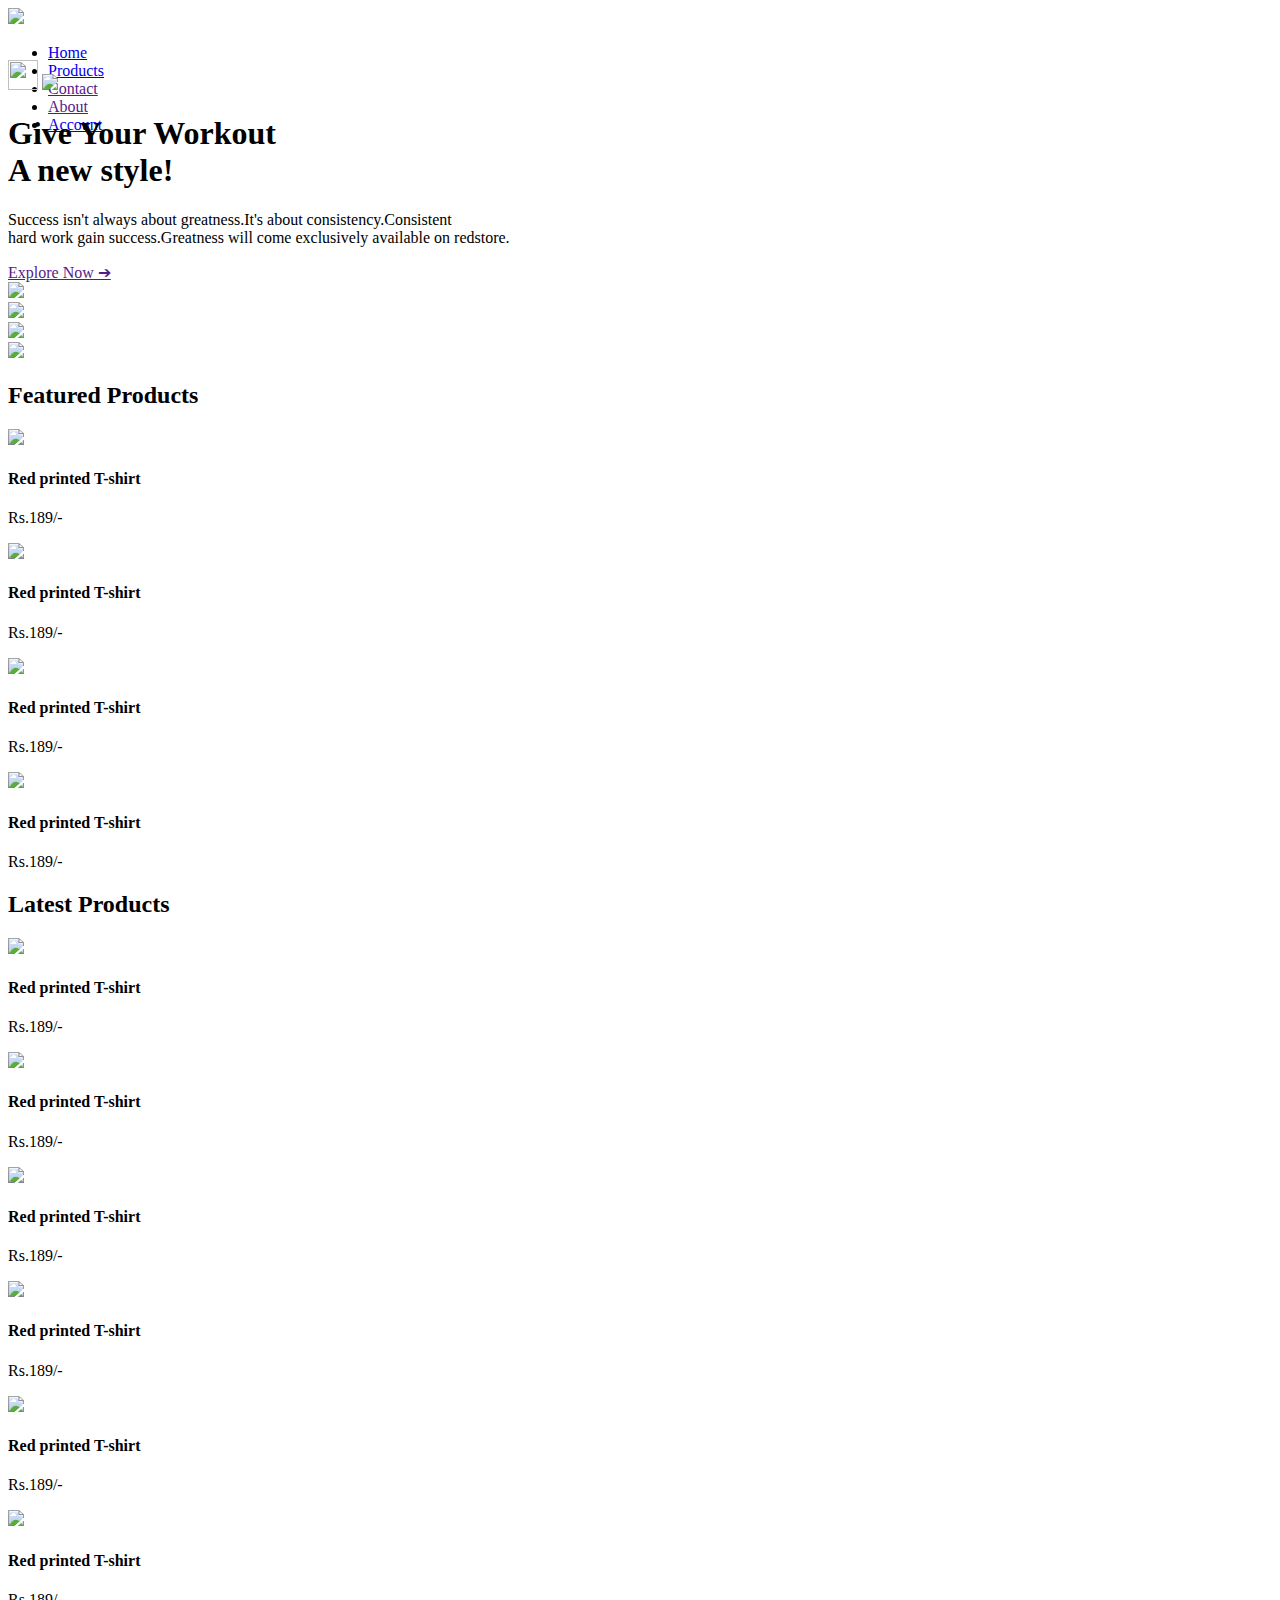
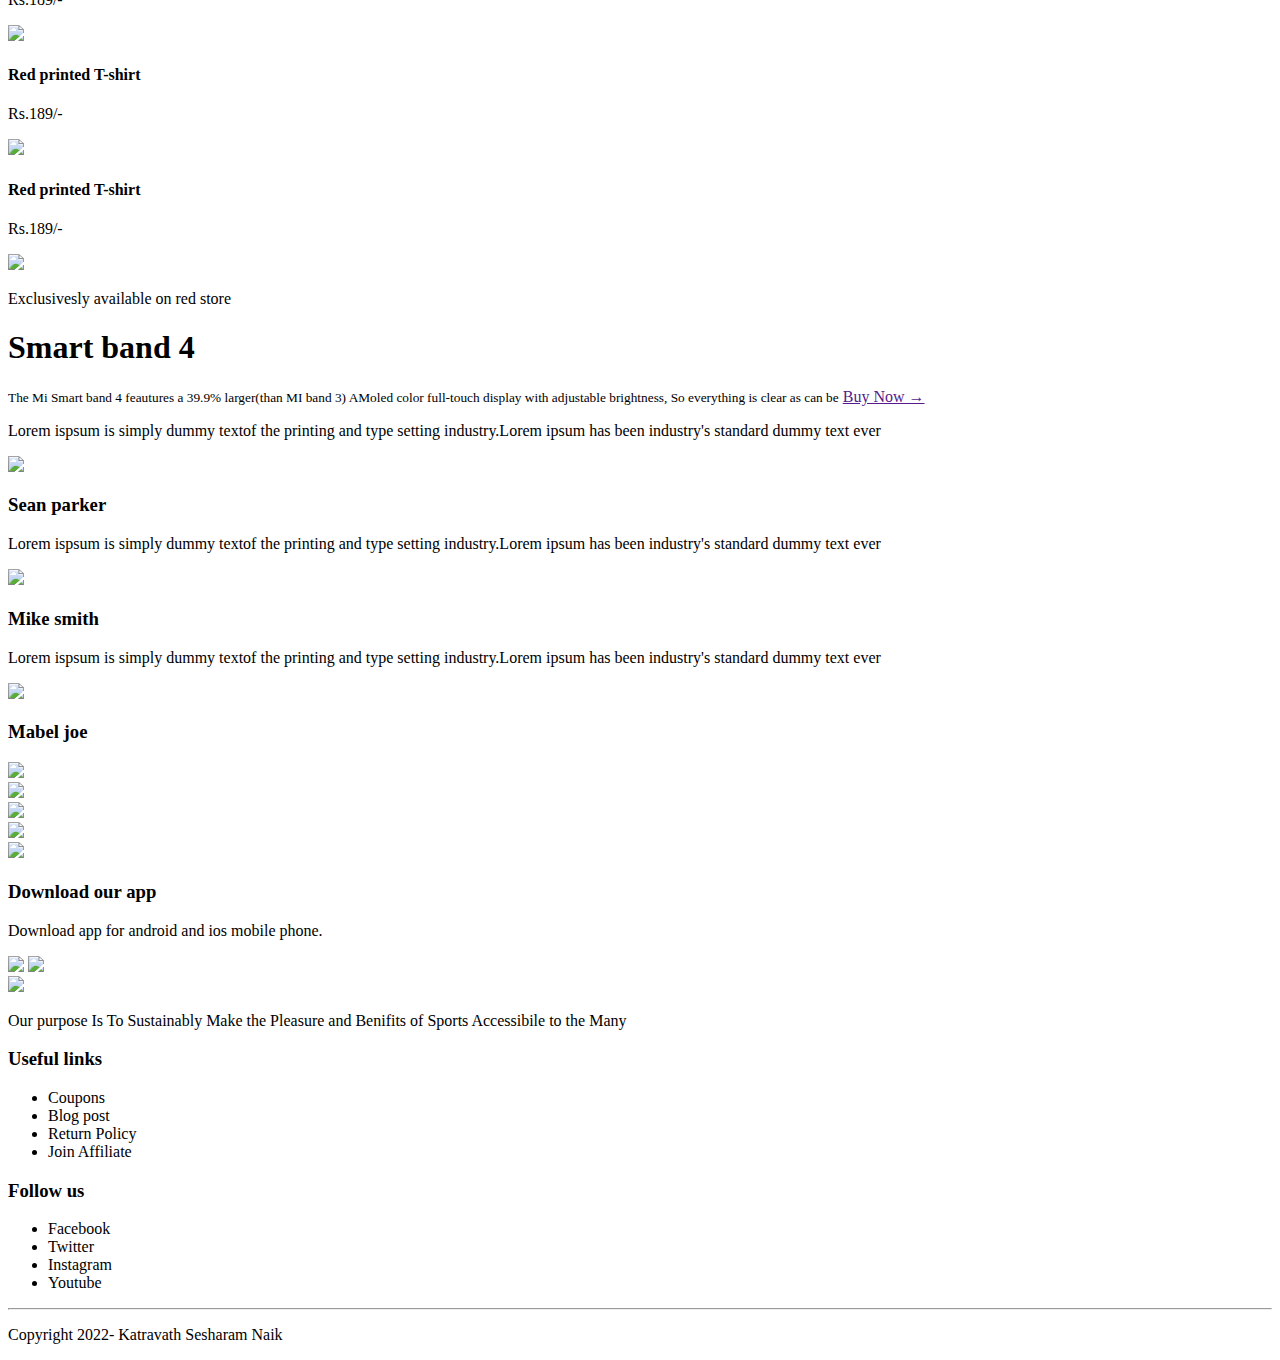
==== index.html @ f90a33c5 "Add files via upload" ====
<!DOCTYPE html>
<html>
<head>
	<meta charset="utf-8">
	<meta name="viewport" content="width=device-width, initial-scale=1">
	<title>RED STORE E COMMERCE WEBSITE DESIGN</title>
	<script src="https://kit.fontawesome.com/bd61d8f6bb.js" crossorigin="anonymous"></script>
	<link rel="stylesheet" type="text/css" href="css/style.css">
	
	<link rel="preconnect" href="https://fonts.googleapis.com">
<link rel="preconnect" href="https://fonts.gstatic.com" crossorigin>
<link href="https://fonts.googleapis.com/css2?family=Poppins:wght@300;400;500;600;700&display=swap" rel="stylesheet">
<link rel="stylesheet" href="https://cdn.jsdelivr.net/npm/@fortawesome/fontawesome-free@5.15.4/css/fontawesome.min.css" integrity="sha384-jLKHWM3JRmfMU0A5x5AkjWkw/EYfGUAGagvnfryNV3F9VqM98XiIH7VBGVoxVSc7" crossorigin="anonymous">
</head>
<body>
	

<div class="header">
<div class="container">
	<div class="navbar">

	<div class="logo">
	<a href="index.html"><img src="images/logo.png" width="125px"></a>
	</div>
	<nav>
		<ul id="MenuItems">
			<li><a href="index.html">Home</a></li>
			<li><a href="products.html">Products</a></li>
			<li><a href="">Contact</a></li>
			<li><a href="">About</a></li>
			<li><a href="account.html">Account</a></li>	
		</ul>
	</nav>
	<a href="cart.html"><img src="images/cart.png" width="30px" height="30px"></a>
	<img src="images/menu.png" class="menu-icon" onclick="menutoggle()">
		
	</div>
	<div class="row">
		<div class="col-2">
			<h1>Give Your Workout <br>A new style!</h1>
			<p>Success isn't always about greatness.It's about consistency.Consistent <br>hard work gain success.Greatness will come exclusively available on redstore.</p>
			<a href=""class="btn">Explore Now &#10132;</a>
		</div>
		<div class="col-2">
			<img src="images/image1.png">
			
		</div>
	</div>
	</div>
	</div>
<!--------------Featured categories--------------->
	
 <div class="small-container">
	<div class="cattegories">
		<div class="row">
			<div class="col-3">
             <img src="images/category-1.jpg">
			</div>
			<div class="col-3">
             <img src="images/category-2.jpg">
			</div>
			<div class="col-3">
             <img src="images/category-3.jpg">
			</div>
		</div>
	</div>
	</div>
<!--------------Featured products--------------->
<div class="small-container">
	<h2 class="tittle">Featured Products</h2>
	<div class="row">
		<div class="col-4">
			<img src="images/product-1.jpg">
			<h4>Red printed T-shirt</h4>
			<div class="rating">
				<i class="fa fa-star"></i>
				<i class="fa fa-star"></i>
				<i class="fa fa-star"></i>
				<i class="fa fa-star"></i>
				<i class="fa fa-star-o"></i>
			</div>
			<p>Rs.189/-</p>
		</div>
		<div class="col-4">
			<img src="images/product-2.jpg">
			<h4>Red printed T-shirt</h4>
			<div class="rating">
				<i class="fa fa-star"></i>
				<i class="fa fa-star"></i>
				<i class="fa fa-star"></i>
				<i class="fa fa-star"></i>
				<i class="fa fa-star-o"></i>
			</div>
			<p>Rs.189/-</p>
		</div>
		<div class="col-4">
			<img src="images/product-3.jpg">
			<h4>Red printed T-shirt</h4>
			<div class="rating">
				<i class="fa fa-star"></i>
				<i class="fa fa-star"></i>
				<i class="fa fa-star"></i>
				<i class="fa fa-star"></i>
				<i class="fa fa-star-o"></i>
			</div>
			<p>Rs.189/-</p>
		</div>
		<div class="col-4">
			<img src="images/product-4.jpg">
			<h4>Red printed T-shirt</h4>
			<div class="rating">
				<i class="fa fa-star"></i>
				<i class="fa fa-star"></i>
				<i class="fa fa-star"></i>
				<i class="fa fa-star"></i>
				<i class="fa fa-star-o"></i>
			</div>
			<p>Rs.189/-</p>
		</div>
	</div>
<!--------------LATEST PRODUCTS------------------------------------->	
	<h2 class="tittle">Latest Products</h2>
<div class="row">
		<div class="col-4">
			<img src="images/product-5.jpg">
			<h4>Red printed T-shirt</h4>
			<div class="rating">
				<i class="fa fa-star"></i>
				<i class="fa fa-star"></i>
				<i class="fa fa-star"></i>
				<i class="fa fa-star"></i>
				<i class="fa fa-star-o"></i>
			</div>
			<p>Rs.189/-</p>
		</div>
		<div class="col-4">
			<img src="images/product-6.jpg">
			<h4>Red printed T-shirt</h4>
			<div class="rating">
				<i class="fa fa-star"></i>
				<i class="fa fa-star"></i>
				<i class="fa fa-star"></i>
				<i class="fa fa-star"></i>
				<i class="fa fa-star-o"></i>
			</div>
			<p>Rs.189/-</p>
		</div>
		<div class="col-4">
			<img src="images/product-7.jpg">
			<h4>Red printed T-shirt</h4>
			<div class="rating">
				<i class="fa fa-star"></i>
				<i class="fa fa-star"></i>
				<i class="fa fa-star"></i>
				<i class="fa fa-star"></i>
				<i class="fa fa-star-o"></i>
			</div>
			<p>Rs.189/-</p>
		</div>
		<div class="col-4">
			<img src="images/product-8.jpg">
			<h4>Red printed T-shirt</h4>
			<div class="rating">
				<i class="fa fa-star"></i>
				<i class="fa fa-star"></i>
				<i class="fa fa-star"></i>
				<i class="fa fa-star"></i>
				<i class="fa fa-star-o"></i>
			</div>
			<p>Rs.189/-</p>
		</div>
	</div>
	<div class="row">
		<div class="col-4">
			<img src="images/product-9.jpg">
			<h4>Red printed T-shirt</h4>
			<div class="rating">
				<i class="fa fa-star"></i>
				<i class="fa fa-star"></i>
				<i class="fa fa-star"></i>
				<i class="fa fa-star"></i>
				<i class="fa fa-star-o"></i>
			</div>
			<p>Rs.189/-</p>
		</div>
		<div class="col-4">
			<img src="images/product-10.jpg">
			<h4>Red printed T-shirt</h4>
			<div class="rating">
				<i class="fa fa-star"></i>
				<i class="fa fa-star"></i>
				<i class="fa fa-star"></i>
				<i class="fa fa-star"></i>
				<i class="fa fa-star-o"></i>
			</div>
			<p>Rs.189/-</p>
		</div>
		<div class="col-4">
			<img src="images/product-11.jpg">
			<h4>Red printed T-shirt</h4>
			<div class="rating">
				<i class="fa fa-star"></i>
				<i class="fa fa-star"></i>
				<i class="fa fa-star"></i>
				<i class="fa fa-star"></i>
				<i class="fa fa-star-o"></i>
			</div>
			<p>Rs.189/-</p>
		</div>
		<div class="col-4">
			<img src="images/product-12.jpg">
			<h4>Red printed T-shirt</h4>
			<div class="rating">
				<i class="fa fa-star"></i>
				<i class="fa fa-star"></i>
				<i class="fa fa-star"></i>
				<i class="fa fa-star"></i>
				<i class="fa fa-star-o"></i>
			</div>
			<p>Rs.189/-</p>
		</div>
	</div>
</div>
<!------------OFFER--------------------->
<div class="offer">
	<div class="small-container">
		<div class="row">
			<div class="col-2">
				<img src="images/exclusive.png" class="offer-img">
			</div>
			<div class="col-2">
				<p>Exclusivesly available on red store</p>
				<h1>Smart band 4</h1>
<small>The Mi Smart band 4 feautures a 39.9% larger(than MI band 3) AMoled color full-touch display with adjustable brightness, So everything is clear as can be</small>
<a href="" class="btn">Buy Now &#8594;</a>
</div>

		</div>
	</div>
</div>

<!----------testimonial------------------->

<div class="testimonial">
	<div class="small-container">
		<div class="row">
			<div class="col-3">
				<i class="fa fa-quote-left"></i>
				<p>Lorem ispsum is simply dummy textof the printing and type setting industry.Lorem ipsum has been industry's standard dummy text ever</p>
				<div class="rating">
				<i class="fa fa-star"></i>
				<i class="fa fa-star"></i>
				<i class="fa fa-star"></i>
				<i class="fa fa-star"></i>
				<i class="fa fa-star-o"></i>
			</div>
			<img src="images/user-1.png">
			<h3>Sean parker</h3>
			</div>
			<div class="col-3">
				<i class="fa fa-quote-left"></i>
				<p>Lorem ispsum is simply dummy textof the printing and type setting industry.Lorem ipsum has been industry's standard dummy text ever</p>
				<div class="rating">
				<i class="fa fa-star"></i>
				<i class="fa fa-star"></i>
				<i class="fa fa-star"></i>
				<i class="fa fa-star"></i>
				<i class="fa fa-star-o"></i>
			</div>
			<img src="images/user-2.png">
			<h3>Mike smith</h3>
			</div>
			<div class="col-3">
				<i class="fa fa-quote-left"></i>
				<p>Lorem ispsum is simply dummy textof the printing and type setting industry.Lorem ipsum has been industry's standard dummy text ever</p>
				<div class="rating">
				<i class="fa fa-star"></i>
				<i class="fa fa-star"></i>
				<i class="fa fa-star"></i>
				<i class="fa fa-star"></i>
				<i class="fa fa-star-o"></i>
			</div>
			<img src="images/user-3.png">
			<h3>Mabel joe</h3>
			</div>

	</div>
	</div>
	</div>
<!--------------brands--------------->	
<div class="brands">
	<div class="small-container">
		<div class="row">
			<div class="col-5">
				<a href="https://www.google.com/search?q=godrej+company+profile&oq=GODREJ+COMPANY&aqs=chrome.3.69i57j0i20i263i512j46i199i433i465i512j0i512l2j0i457i512j0i512l4.10686j0j7&sourceid=chrome&ie=UTF-8"><img src="images/logo-godrej.png"></a>
			</div>
			<div class="col-5">
				<a href="https://www.oppo.com/in/"><img src="images/logo-oppo.png"></a>
			</div>
			<div class="col-5">
				<img src="images/logo-coca-cola.png">
			</div>
			<div class="col-5">
				<img src="images/logo-paypal.png">
			</div>
			<div class="col-5">
				<img src="images/logo-philips.png">
			</div>
		</div>
	</div>
</div>
<!--------------------footer----------------------------->
<div class="footer">
	<div class="container">
		<div class="row">
			<div class="footer-col-1">
				<h3>Download our app</h3>
				<p>Download app for android and ios mobile phone.</p>
				<div class="app-logo">
					<img src="images/play-store.png">
					<img src="images/app-store.png">
				</div>
			</div>
			
			<div class="footer-col-2">
				<img src="images/logo-white.png">
				<p>Our purpose Is To Sustainably Make the Pleasure and Benifits of Sports Accessibile to the Many</p>
			</div>

			<div class="footer-col-3">
				<h3>Useful links</h3>
				<ul>
					<li>Coupons</li>
					<li>Blog post</li>
					<li>Return Policy</li>
					<li>Join Affiliate</li>
				</ul>
			</div>
			<div class="footer-col-4">
				<h3>Follow us</h3>
				<ul>
					<li>Facebook</li>
					<li>Twitter</li>
					<li>Instagram</li>
					<li>Youtube</li>
				</ul>
			</div>
		</div>
	<hr>
	<p class="Copyright"><i class="fa-regular fa-copyright"></i>Copyright 2022- Katravath Sesharam Naik</p>
	</div>
</div>
<!--------------js for menutoggles----------------->
<script>
var MenuItems = document.getElementById("MenuItems");

MenuItems.style.maxHeight ="0px";

function menutoggle(){
	if(MenuItems.style.maxHeight == "0px")
	{
		MenuItems.style.maxHeight ="200px";
	}
	else

	{
		MenuItems.style.maxHeight ="0px";
	}
}
</script>		
</body>
</html>
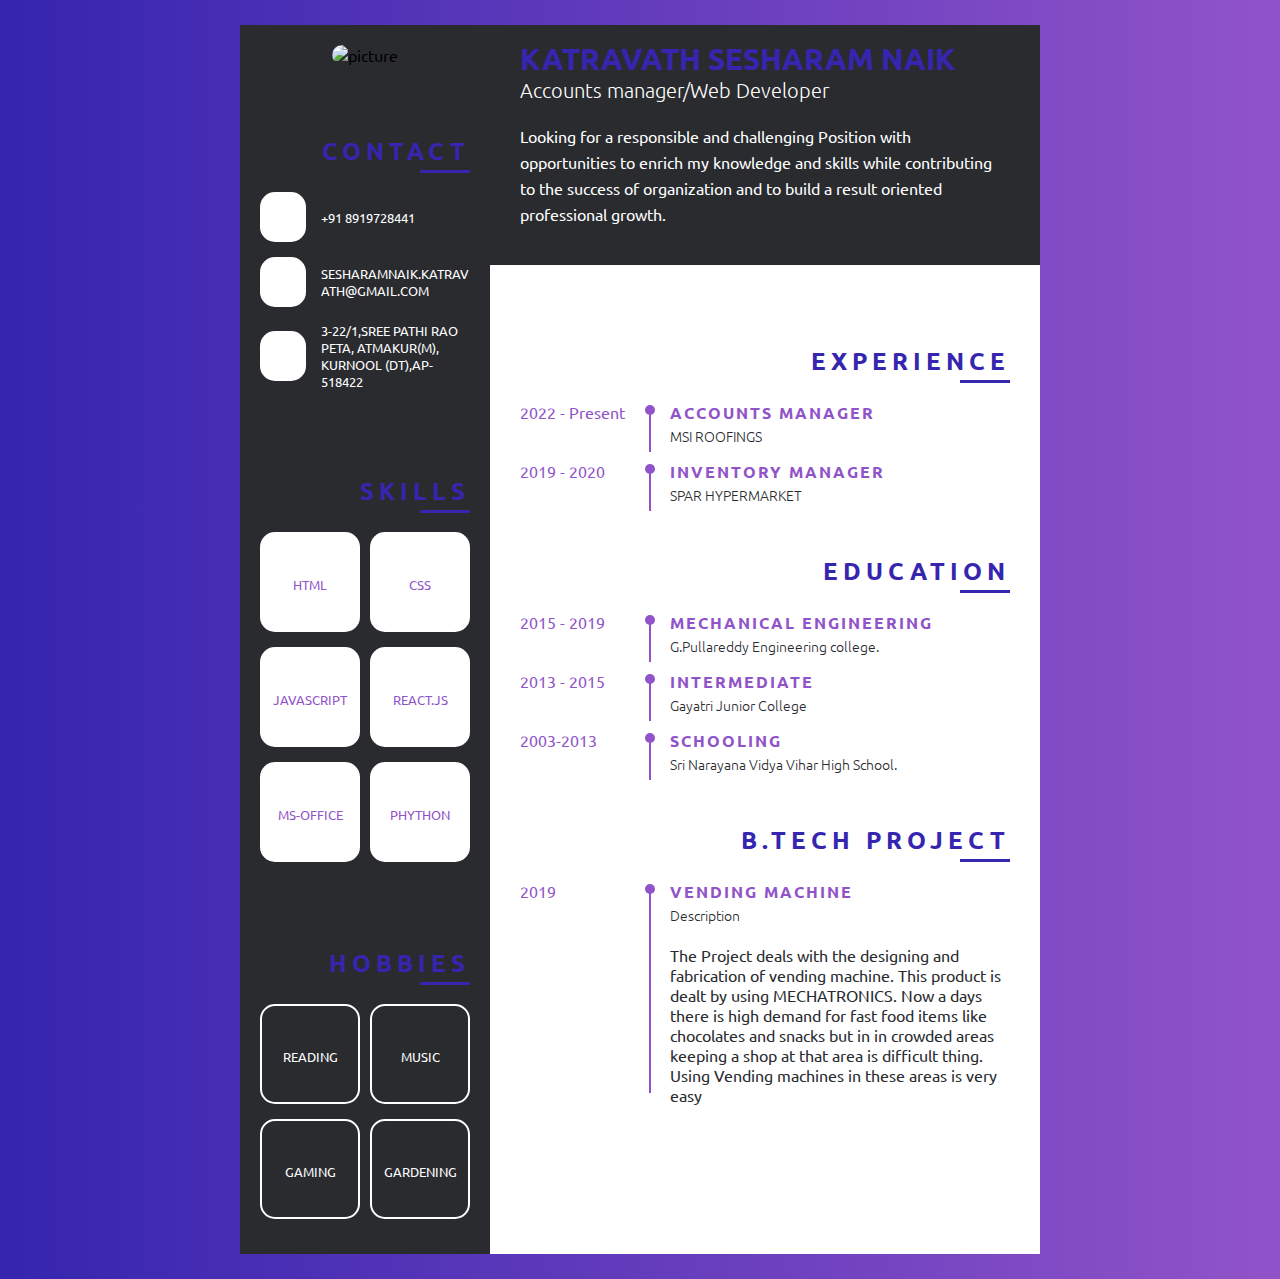
==== commit a3488bf7: "Add files via upload" ====
--- a/index.html
+++ b/index.html
@@ -1,372 +1,299 @@
 <!DOCTYPE html>
-<html>
+<html lang="en">
 <head>
-	<meta charset="utf-8">
-	<meta name="viewport" content="width=device-width, initial-scale=1">
-	<title>RED STORE E COMMERCE WEBSITE DESIGN</title>
+	<meta charset="UTF-8">
+	<title>Resume CV Design</title>
+	<link rel="stylesheet" href="style.css">
+	<script src="https://kit.fontawesome.com/b99e675b6e.js"></script>
 	<script src="https://kit.fontawesome.com/bd61d8f6bb.js" crossorigin="anonymous"></script>
-	<link rel="stylesheet" type="text/css" href="css/style.css">
-	
-	<link rel="preconnect" href="https://fonts.googleapis.com">
-<link rel="preconnect" href="https://fonts.gstatic.com" crossorigin>
-<link href="https://fonts.googleapis.com/css2?family=Poppins:wght@300;400;500;600;700&display=swap" rel="stylesheet">
-<link rel="stylesheet" href="https://cdn.jsdelivr.net/npm/@fortawesome/fontawesome-free@5.15.4/css/fontawesome.min.css" integrity="sha384-jLKHWM3JRmfMU0A5x5AkjWkw/EYfGUAGagvnfryNV3F9VqM98XiIH7VBGVoxVSc7" crossorigin="anonymous">
 </head>
 <body>
-	
-
-<div class="header">
-<div class="container">
-	<div class="navbar">
-
-	<div class="logo">
-	<a href="index.html"><img src="images/logo.png" width="125px"></a>
-	</div>
-	<nav>
-		<ul id="MenuItems">
-			<li><a href="index.html">Home</a></li>
-			<li><a href="products.html">Products</a></li>
-			<li><a href="">Contact</a></li>
-			<li><a href="">About</a></li>
-			<li><a href="account.html">Account</a></li>	
-		</ul>
-	</nav>
-	<a href="cart.html"><img src="images/cart.png" width="30px" height="30px"></a>
-	<img src="images/menu.png" class="menu-icon" onclick="menutoggle()">
-		
-	</div>
-	<div class="row">
-		<div class="col-2">
-			<h1>Give Your Workout <br>A new style!</h1>
-			<p>Success isn't always about greatness.It's about consistency.Consistent <br>hard work gain success.Greatness will come exclusively available on redstore.</p>
-			<a href=""class="btn">Explore Now &#10132;</a>
+	<div class="wrapper">
+		<div class="resume">
+			<div class="left">
+				<div class="img_holder">
+					<img src="images/pic.png" alt="picture">
+				</div>
+				<div class="contact_wrap pb">
+					<div class="title">
+						Contact
+					</div>
+					<div class="contact">
+						<ul>
+							<li>
+								<div class="li_wrap">
+									<div class="icon"><i class="fas fa-mobile-alt" aria-hidden="true"></i></div>
+									<div class="text">+91 8919728441</div>
+								</div>
+							</li>
+							<li>
+								<div class="li_wrap">
+									<div class="icon"><i class="fas fa-envelope" aria-hidden="true"></i></div>
+									<div class="text">sesharamnaik.katravath@gmail.com</div>
+								</div>
+							</li>
+			
+							<li>
+								<div class="li_wrap">
+									<div class="icon"><i class="fas fa-map-signs" aria-hidden="true"></i></div>
+									<div class="text">3-22/1,sree pathi rao peta, atmakur(m), kurnool (dt),AP-518422</div>
+								</div>
+							</li>
+						</ul>
+					</div>
+				</div>
+				<div class="skills_wrap pb">
+					<div class="title">
+						Skills
+					</div>
+
+					<div class="skills">
+						<ul>
+							<li>
+								<div class="li_wrap">
+									<div class="icon"><i class="fab fa-html5"></i></div>
+									<div class="text">HTML</div>
+								</div>
+							</li>
+							<li>
+								<div class="li_wrap">
+									<div class="icon"><i class="fab fa-css3-alt"></i></div>
+									<div class="text">CSS</div>
+								</div>
+							</li>
+							<li>
+								<div class="li_wrap">
+									<div class="icon"><i class="fab fa-js"></i></div>
+									<div class="text">Javascript</div>
+								</div>
+							</li>
+
+							<li>
+								<div class="li_wrap">
+									<div class="icon"><i class="fab fa-react"></i></div>
+									<div class="text">React.JS</div>
+								</div>
+								</li>
+
+								<li>
+								<div class="li_wrap">
+
+									<div class="icon"><i class="fa-brands fa-microsoft"></i></div>
+
+									<div class="text">MS-office</div>
+								</div>
+								</li>
+								<li>
+								<div class="li_wrap">
+									
+									<div class="icon"><i class="fa-brands fa-python"></i></div>
+
+									<div class="text">phython</div>
+								</div>
+								</li>
+
+								
+							
+				</ul>
+					</div>
+				</div>
+				<div class="hobbies_wrap pb">
+					<div class="title">
+						hobbies
+					</div>
+					<div class="hobbies">
+						<ul>
+							<li>
+								<div class="li_wrap">
+									<div class="icon"><i class="fas fa-book"></i></div>
+									<div class="text">Reading</div>
+								</div>
+							</li>
+							<li>
+								<div class="li_wrap">
+									<div class="icon"><i class="fas fa-music"></i></div>
+									<div class="text">Music</div>
+								</div>
+							</li>
+							<li>
+								<div class="li_wrap">
+									<div class="icon"><i class="fas fa-gamepad"></i></div>
+									<div class="text">Gaming</div>
+								</div>
+							</li>
+							<li>
+								<div class="li_wrap">
+									<div class="icon"><i class="fas fa-tree"></i></div>
+									<div class="text">Gardening</div>
+								</div>
+							</li>
+						</ul>
+					</div>
+				</div>
+			</div>
+
+
+			<div class="right">
+				<div class="header">
+					<div class="name_role">
+						<div class="name">
+							katravath sesharam naik
+						</div>
+						<div class="role">
+							Accounts manager/Web Developer
+						</div>
+					</div>
+					<div class="about">
+Looking for a responsible and challenging Position with opportunities to 
+enrich my knowledge and skills while contributing to the success of organization and to build a result 
+oriented professional growth.
+					</div>
+				</div>
+				<div class="right_inner">
+
+					<div class="exp">
+						<div class="title">
+							experience
+						</div>
+						<div class="exp_wrap">
+							<ul>
+								<li>
+									<div class="li_wrap">
+										<div class="date">
+											2022 - Present
+										</div>
+										<div class="info">
+											<p class="info_title">
+												Accounts manager
+											</p>
+											<p class="info_com">
+												MSI ROOFINGS
+											</p>
+				
+										</div>
+									</div>
+								</li>
+								<li>
+									<div class="li_wrap">
+										<div class="date">
+											2019 - 2020
+										</div>
+										<div class="info">
+											<p class="info_title">
+												INVENTORY MANAGER
+											</p>
+											<p class="info_com">
+												SPAR HYPERMARKET
+											</p>
+										</div>
+									</div>
+								</li>
+
+			</ul>
+						</div>
+					</div>
+
+
+					<div class="education">
+						<div class="title">
+							Education
+						</div>
+
+						<div class="education_wrap">
+				<ul>
+
+								<li>
+									<div class="li_wrap">
+										<div class="date">
+											2015 - 2019
+										</div>
+										<div class="info">
+											<p class="info_title">
+												Mechanical Engineering
+											</p>
+											<p class="info_com">
+												G.Pullareddy Engineering college.
+											</p>
+											
+										</div>
+									</div>
+								</li>
+
+								<li>
+									<div class="li_wrap">
+										<div class="date">
+											2013 - 2015
+										</div>
+										<div class="info">
+											<p class="info_title">
+												INTERMEDIATE
+											</p>
+											<p class="info_com">
+												Gayatri Junior College
+											</p>
+										</div>
+									</div>
+								</li>
+
+								<li>
+
+									<div class="li_wrap">
+										<div class="date">
+											2003-2013
+										</div>
+										<div class="info">
+											<p class="info_title">
+												Schooling
+											</p>
+											<p class="info_com">
+												Sri Narayana Vidya Vihar High School.
+											</p>
+											
+										</div>
+									</div>
+								</li>
+				</ul>
+			</div>
 		</div>
-		<div class="col-2">
-			<img src="images/image1.png">
-			
-		</div>
-	</div>
-	</div>
-	</div>
-<!--------------Featured categories--------------->
-	
- <div class="small-container">
-	<div class="cattegories">
-		<div class="row">
-			<div class="col-3">
-             <img src="images/category-1.jpg">
-			</div>
-			<div class="col-3">
-             <img src="images/category-2.jpg">
-			</div>
-			<div class="col-3">
-             <img src="images/category-3.jpg">
+				
+				<div class="title">
+							B.Tech Project
+						</div>
+						<div class="project_wrap">
+				<ul>
+
+								<li>
+									<div class="li_wrap">
+										<div class="date">
+											 2019
+										</div>
+										<div class="info">
+											<p class="info_title">
+												Vending machine
+											</p>
+											<p class="info_com">
+												Description
+											</p>
+											&nbsp;&nbsp;
+
+<p>The Project deals with the designing and fabrication of vending machine. This 
+product is dealt by using MECHATRONICS. Now a days there is high demand for fast food items 
+like chocolates and snacks but in in crowded areas keeping a shop at that area is difficult thing. 
+Using Vending machines in these areas is very easy</p>
+											
+										</div>
+									</div>
+								</li>
+				</ul>
+
+							</div>
+
+					
+
+					</div>
+				</div>
 			</div>
 		</div>
 	</div>
-	</div>
-<!--------------Featured products--------------->
-<div class="small-container">
-	<h2 class="tittle">Featured Products</h2>
-	<div class="row">
-		<div class="col-4">
-			<img src="images/product-1.jpg">
-			<h4>Red printed T-shirt</h4>
-			<div class="rating">
-				<i class="fa fa-star"></i>
-				<i class="fa fa-star"></i>
-				<i class="fa fa-star"></i>
-				<i class="fa fa-star"></i>
-				<i class="fa fa-star-o"></i>
-			</div>
-			<p>Rs.189/-</p>
-		</div>
-		<div class="col-4">
-			<img src="images/product-2.jpg">
-			<h4>Red printed T-shirt</h4>
-			<div class="rating">
-				<i class="fa fa-star"></i>
-				<i class="fa fa-star"></i>
-				<i class="fa fa-star"></i>
-				<i class="fa fa-star"></i>
-				<i class="fa fa-star-o"></i>
-			</div>
-			<p>Rs.189/-</p>
-		</div>
-		<div class="col-4">
-			<img src="images/product-3.jpg">
-			<h4>Red printed T-shirt</h4>
-			<div class="rating">
-				<i class="fa fa-star"></i>
-				<i class="fa fa-star"></i>
-				<i class="fa fa-star"></i>
-				<i class="fa fa-star"></i>
-				<i class="fa fa-star-o"></i>
-			</div>
-			<p>Rs.189/-</p>
-		</div>
-		<div class="col-4">
-			<img src="images/product-4.jpg">
-			<h4>Red printed T-shirt</h4>
-			<div class="rating">
-				<i class="fa fa-star"></i>
-				<i class="fa fa-star"></i>
-				<i class="fa fa-star"></i>
-				<i class="fa fa-star"></i>
-				<i class="fa fa-star-o"></i>
-			</div>
-			<p>Rs.189/-</p>
-		</div>
-	</div>
-<!--------------LATEST PRODUCTS------------------------------------->	
-	<h2 class="tittle">Latest Products</h2>
-<div class="row">
-		<div class="col-4">
-			<img src="images/product-5.jpg">
-			<h4>Red printed T-shirt</h4>
-			<div class="rating">
-				<i class="fa fa-star"></i>
-				<i class="fa fa-star"></i>
-				<i class="fa fa-star"></i>
-				<i class="fa fa-star"></i>
-				<i class="fa fa-star-o"></i>
-			</div>
-			<p>Rs.189/-</p>
-		</div>
-		<div class="col-4">
-			<img src="images/product-6.jpg">
-			<h4>Red printed T-shirt</h4>
-			<div class="rating">
-				<i class="fa fa-star"></i>
-				<i class="fa fa-star"></i>
-				<i class="fa fa-star"></i>
-				<i class="fa fa-star"></i>
-				<i class="fa fa-star-o"></i>
-			</div>
-			<p>Rs.189/-</p>
-		</div>
-		<div class="col-4">
-			<img src="images/product-7.jpg">
-			<h4>Red printed T-shirt</h4>
-			<div class="rating">
-				<i class="fa fa-star"></i>
-				<i class="fa fa-star"></i>
-				<i class="fa fa-star"></i>
-				<i class="fa fa-star"></i>
-				<i class="fa fa-star-o"></i>
-			</div>
-			<p>Rs.189/-</p>
-		</div>
-		<div class="col-4">
-			<img src="images/product-8.jpg">
-			<h4>Red printed T-shirt</h4>
-			<div class="rating">
-				<i class="fa fa-star"></i>
-				<i class="fa fa-star"></i>
-				<i class="fa fa-star"></i>
-				<i class="fa fa-star"></i>
-				<i class="fa fa-star-o"></i>
-			</div>
-			<p>Rs.189/-</p>
-		</div>
-	</div>
-	<div class="row">
-		<div class="col-4">
-			<img src="images/product-9.jpg">
-			<h4>Red printed T-shirt</h4>
-			<div class="rating">
-				<i class="fa fa-star"></i>
-				<i class="fa fa-star"></i>
-				<i class="fa fa-star"></i>
-				<i class="fa fa-star"></i>
-				<i class="fa fa-star-o"></i>
-			</div>
-			<p>Rs.189/-</p>
-		</div>
-		<div class="col-4">
-			<img src="images/product-10.jpg">
-			<h4>Red printed T-shirt</h4>
-			<div class="rating">
-				<i class="fa fa-star"></i>
-				<i class="fa fa-star"></i>
-				<i class="fa fa-star"></i>
-				<i class="fa fa-star"></i>
-				<i class="fa fa-star-o"></i>
-			</div>
-			<p>Rs.189/-</p>
-		</div>
-		<div class="col-4">
-			<img src="images/product-11.jpg">
-			<h4>Red printed T-shirt</h4>
-			<div class="rating">
-				<i class="fa fa-star"></i>
-				<i class="fa fa-star"></i>
-				<i class="fa fa-star"></i>
-				<i class="fa fa-star"></i>
-				<i class="fa fa-star-o"></i>
-			</div>
-			<p>Rs.189/-</p>
-		</div>
-		<div class="col-4">
-			<img src="images/product-12.jpg">
-			<h4>Red printed T-shirt</h4>
-			<div class="rating">
-				<i class="fa fa-star"></i>
-				<i class="fa fa-star"></i>
-				<i class="fa fa-star"></i>
-				<i class="fa fa-star"></i>
-				<i class="fa fa-star-o"></i>
-			</div>
-			<p>Rs.189/-</p>
-		</div>
-	</div>
-</div>
-<!------------OFFER--------------------->
-<div class="offer">
-	<div class="small-container">
-		<div class="row">
-			<div class="col-2">
-				<img src="images/exclusive.png" class="offer-img">
-			</div>
-			<div class="col-2">
-				<p>Exclusivesly available on red store</p>
-				<h1>Smart band 4</h1>
-<small>The Mi Smart band 4 feautures a 39.9% larger(than MI band 3) AMoled color full-touch display with adjustable brightness, So everything is clear as can be</small>
-<a href="" class="btn">Buy Now &#8594;</a>
-</div>
-
-		</div>
-	</div>
-</div>
-
-<!----------testimonial------------------->
-
-<div class="testimonial">
-	<div class="small-container">
-		<div class="row">
-			<div class="col-3">
-				<i class="fa fa-quote-left"></i>
-				<p>Lorem ispsum is simply dummy textof the printing and type setting industry.Lorem ipsum has been industry's standard dummy text ever</p>
-				<div class="rating">
-				<i class="fa fa-star"></i>
-				<i class="fa fa-star"></i>
-				<i class="fa fa-star"></i>
-				<i class="fa fa-star"></i>
-				<i class="fa fa-star-o"></i>
-			</div>
-			<img src="images/user-1.png">
-			<h3>Sean parker</h3>
-			</div>
-			<div class="col-3">
-				<i class="fa fa-quote-left"></i>
-				<p>Lorem ispsum is simply dummy textof the printing and type setting industry.Lorem ipsum has been industry's standard dummy text ever</p>
-				<div class="rating">
-				<i class="fa fa-star"></i>
-				<i class="fa fa-star"></i>
-				<i class="fa fa-star"></i>
-				<i class="fa fa-star"></i>
-				<i class="fa fa-star-o"></i>
-			</div>
-			<img src="images/user-2.png">
-			<h3>Mike smith</h3>
-			</div>
-			<div class="col-3">
-				<i class="fa fa-quote-left"></i>
-				<p>Lorem ispsum is simply dummy textof the printing and type setting industry.Lorem ipsum has been industry's standard dummy text ever</p>
-				<div class="rating">
-				<i class="fa fa-star"></i>
-				<i class="fa fa-star"></i>
-				<i class="fa fa-star"></i>
-				<i class="fa fa-star"></i>
-				<i class="fa fa-star-o"></i>
-			</div>
-			<img src="images/user-3.png">
-			<h3>Mabel joe</h3>
-			</div>
-
-	</div>
-	</div>
-	</div>
-<!--------------brands--------------->	
-<div class="brands">
-	<div class="small-container">
-		<div class="row">
-			<div class="col-5">
-				<a href="https://www.google.com/search?q=godrej+company+profile&oq=GODREJ+COMPANY&aqs=chrome.3.69i57j0i20i263i512j46i199i433i465i512j0i512l2j0i457i512j0i512l4.10686j0j7&sourceid=chrome&ie=UTF-8"><img src="images/logo-godrej.png"></a>
-			</div>
-			<div class="col-5">
-				<a href="https://www.oppo.com/in/"><img src="images/logo-oppo.png"></a>
-			</div>
-			<div class="col-5">
-				<img src="images/logo-coca-cola.png">
-			</div>
-			<div class="col-5">
-				<img src="images/logo-paypal.png">
-			</div>
-			<div class="col-5">
-				<img src="images/logo-philips.png">
-			</div>
-		</div>
-	</div>
-</div>
-<!--------------------footer----------------------------->
-<div class="footer">
-	<div class="container">
-		<div class="row">
-			<div class="footer-col-1">
-				<h3>Download our app</h3>
-				<p>Download app for android and ios mobile phone.</p>
-				<div class="app-logo">
-					<img src="images/play-store.png">
-					<img src="images/app-store.png">
-				</div>
-			</div>
-			
-			<div class="footer-col-2">
-				<img src="images/logo-white.png">
-				<p>Our purpose Is To Sustainably Make the Pleasure and Benifits of Sports Accessibile to the Many</p>
-			</div>
-
-			<div class="footer-col-3">
-				<h3>Useful links</h3>
-				<ul>
-					<li>Coupons</li>
-					<li>Blog post</li>
-					<li>Return Policy</li>
-					<li>Join Affiliate</li>
-				</ul>
-			</div>
-			<div class="footer-col-4">
-				<h3>Follow us</h3>
-				<ul>
-					<li>Facebook</li>
-					<li>Twitter</li>
-					<li>Instagram</li>
-					<li>Youtube</li>
-				</ul>
-			</div>
-		</div>
-	<hr>
-	<p class="Copyright"><i class="fa-regular fa-copyright"></i>Copyright 2022- Katravath Sesharam Naik</p>
-	</div>
-</div>
-<!--------------js for menutoggles----------------->
-<script>
-var MenuItems = document.getElementById("MenuItems");
-
-MenuItems.style.maxHeight ="0px";
-
-function menutoggle(){
-	if(MenuItems.style.maxHeight == "0px")
-	{
-		MenuItems.style.maxHeight ="200px";
-	}
-	else
-
-	{
-		MenuItems.style.maxHeight ="0px";
-	}
-}
-</script>		
 </body>
 </html>--- a/style.css
+++ b/style.css
@@ -0,0 +1,241 @@
+@import url('https://fonts.googleapis.com/css2?family=Ubuntu:wght@300;400;700&display=swap');
+
+*{
+	margin: 0;
+	padding: 0;
+	list-style: none;
+	box-sizing: border-box;
+	font-family: 'Ubuntu', sans-serif;
+}
+
+body{
+	background: linear-gradient(to right, #3525af, #9153c9);
+}
+
+.resume{
+	width: 800px;
+	background: #fff;
+	margin: 25px auto;
+	display: flex;
+}
+
+.left{
+	background: #292b2f;
+	width: 250px;
+	padding: 0 20px;
+}
+
+.right{
+	width: calc(100% - 250px);
+}
+
+.left .img_holder{
+	text-align: center;
+	padding: 20px 0;
+}
+
+.left .img_holder img{
+	width: 200px;
+	border-radius: 30px;
+}
+
+.pb{
+	padding-bottom: 20px;
+}
+
+.title{
+	font-size: 24px;
+	font-weight: 700;
+	text-transform: uppercase;
+	letter-spacing: 5px;
+	padding-bottom: 10px;
+	color: #3525af;
+	position: relative;
+	text-align: right;
+	margin-bottom: 15px;
+	margin-top: 50px;
+}
+
+.title:before{
+	content: "";
+	position: absolute;
+	top: 35px;
+	right: 0;
+	width: 50px;
+	height: 3px;
+	background: #3525af;
+}
+
+.left .icon{
+	font-size: 20px;
+	color: #9153c9;
+}
+
+.left .text{
+	color: #9153c9;
+	text-transform: uppercase;
+	font-size: 13px;
+}
+
+.contact .li_wrap{
+	display: flex;
+	align-items: center;
+	width: 100%;
+	margin-bottom: 15px;
+}
+
+.contact .li_wrap .icon{
+	width: 50px;
+	height: 50px;
+	background: #fff;
+	border-radius: 15px;
+	display: flex;
+	align-items: center;
+	justify-content: center;
+	margin-right: 15px;
+}
+
+.contact .li_wrap .text{
+	width: calc(100% - 50px);
+	word-break: break-word;
+	color: #fff;
+}
+
+.skills ul,
+.hobbies ul{
+	display: flex;
+	flex-wrap: wrap;
+	justify-content: space-between;
+}
+
+.skills .li_wrap,
+.hobbies .li_wrap{
+	width: 100px;
+	height: 100px;
+	margin-bottom: 15px;
+	border-radius: 15px;
+	display: flex;
+	flex-direction: column;
+	align-items: center;
+	justify-content: center;
+}
+
+.skills .li_wrap{
+	background: #fff;
+}
+
+.skills .li_wrap .text,
+.hobbies .li_wrap .text{
+	margin-top: 5px;
+}
+
+.hobbies .li_wrap{
+	border: 2px solid #fff;
+}
+
+.hobbies .li_wrap .icon,
+.hobbies .li_wrap .text{
+	color: #fff;
+}
+
+.hobbies .li_wrap:hover{
+	background: #fff;
+}
+
+.hobbies .li_wrap:hover .icon,
+.hobbies .li_wrap:hover .text{
+	color: #9153c9;
+}
+
+.header{
+	background: #292b2f;
+	padding: 15px 30px;
+	color: #fff;
+	height: 240px;
+}
+
+.header .name{
+	font-size: 30px;
+	text-transform: uppercase;
+	font-weight: 600;
+	color: #3525af;
+}
+
+.header .role{
+	font-weight: 300;
+	font-size: 20px;
+}
+
+.header .about{
+	margin-top: 20px;
+	line-height: 26px;
+}
+
+.right_inner{
+	padding: 30px;
+	color: #292b2f;
+}
+right_inner .experience{
+	margin-top: 50px;
+}
+
+.right_inner .education{
+	margin-top: 50px;
+}
+.right_inner .project{
+	margin-top: 50px;
+}
+
+.right_inner .li_wrap{
+	display: flex;
+	margin-bottom: 15px;
+}
+
+.right_inner .li_wrap .date {
+    width: 125px;
+    color: #9153c9;
+}
+
+.right_inner .li_wrap .info{
+	width: calc(100%  - 125px);
+	padding-left: 25px;
+	position: relative;
+}
+
+.right_inner .li_wrap .info_title{
+	text-transform: uppercase;
+	font-weight: 700;
+	letter-spacing: 2px;
+	color: #9153c9;
+}
+
+.right_inner .li_wrap .info_com{
+	font-weight: 300;
+	font-size: 14px;
+	margin-top: 3px;
+}
+
+.right_inner .li_wrap .info_cont{
+	margin-top: 15px;
+}
+
+.right_inner .li_wrap .info:before{
+	content: "";
+	position: absolute;
+	top: 3px;
+	left: 0;
+	width: 10px;
+	height: 10px;
+	background: #9153c9;
+	border-radius: 50%;
+}
+
+.right_inner .li_wrap .info:after{
+	content: "";
+	position: absolute;
+	top: 10px;
+	left: 4px;
+	width: 2px;
+	height: 90%;
+	background: #9153c9;
+} 